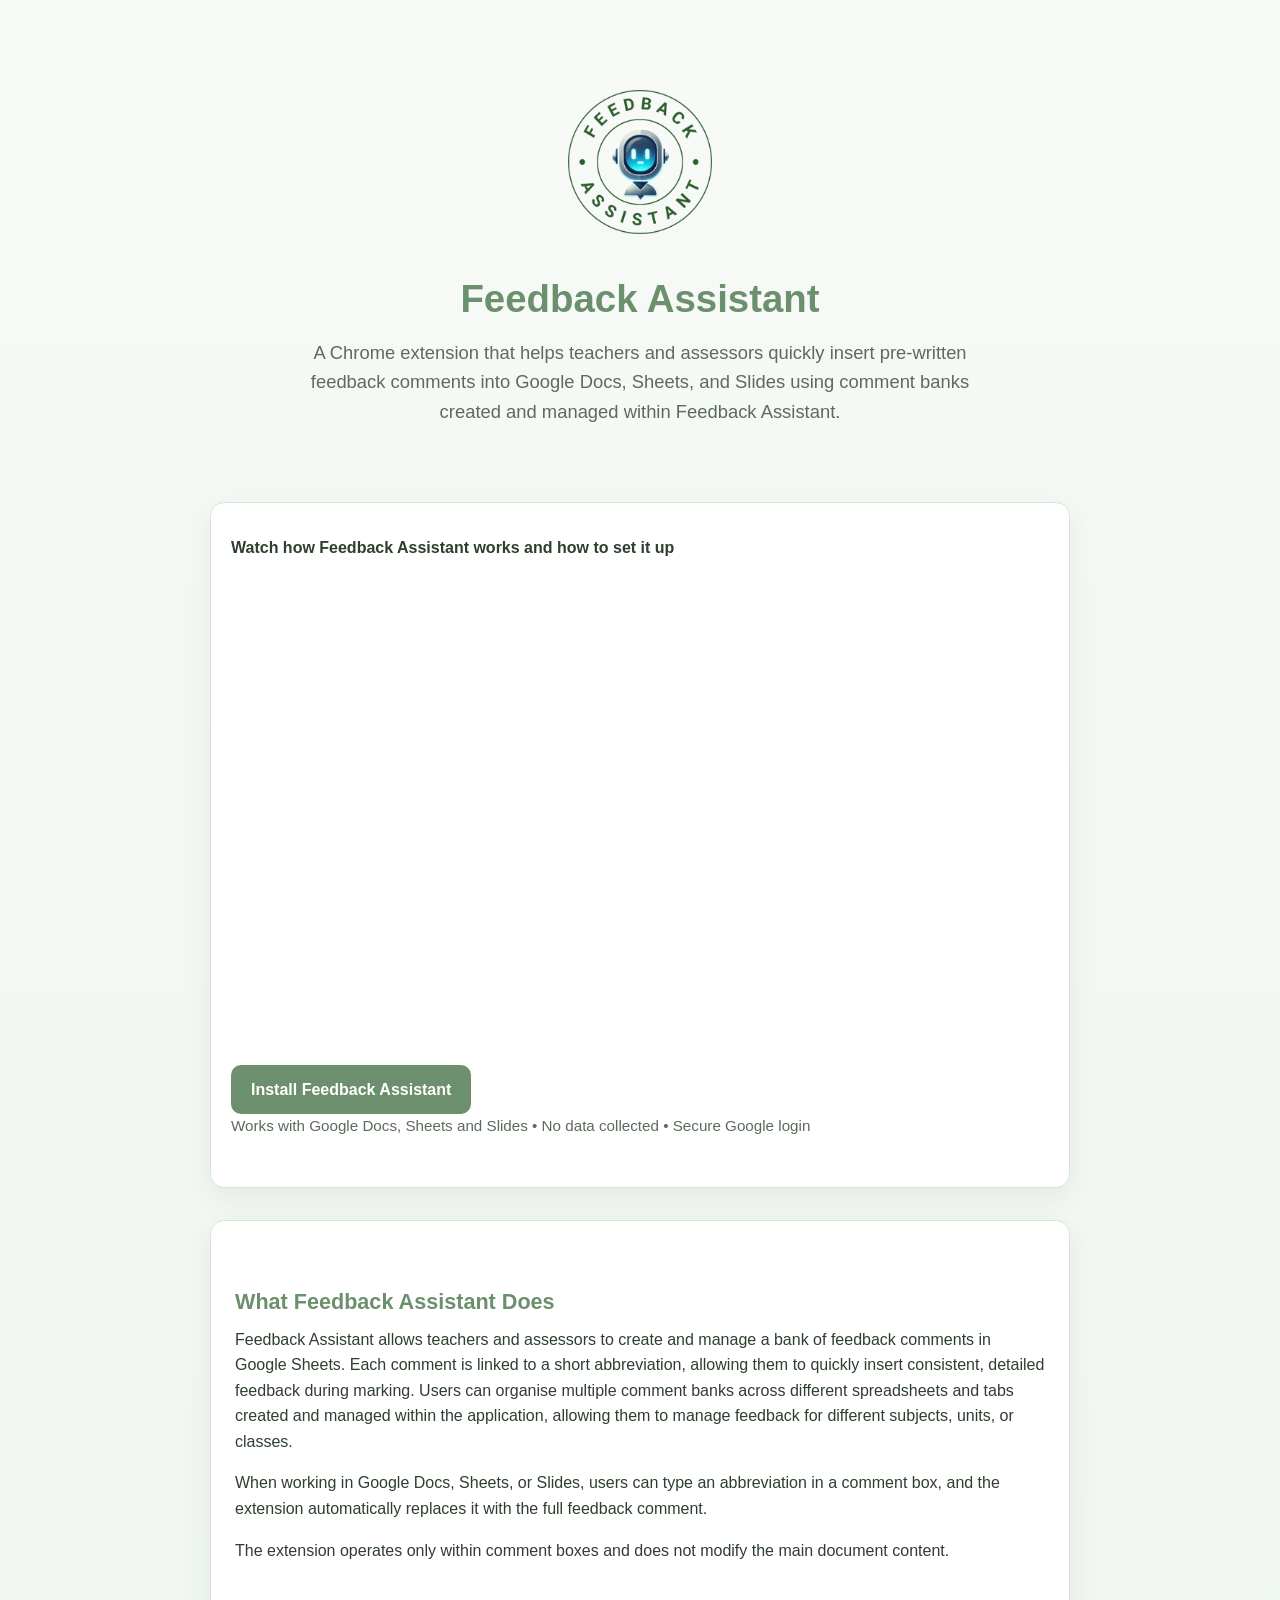
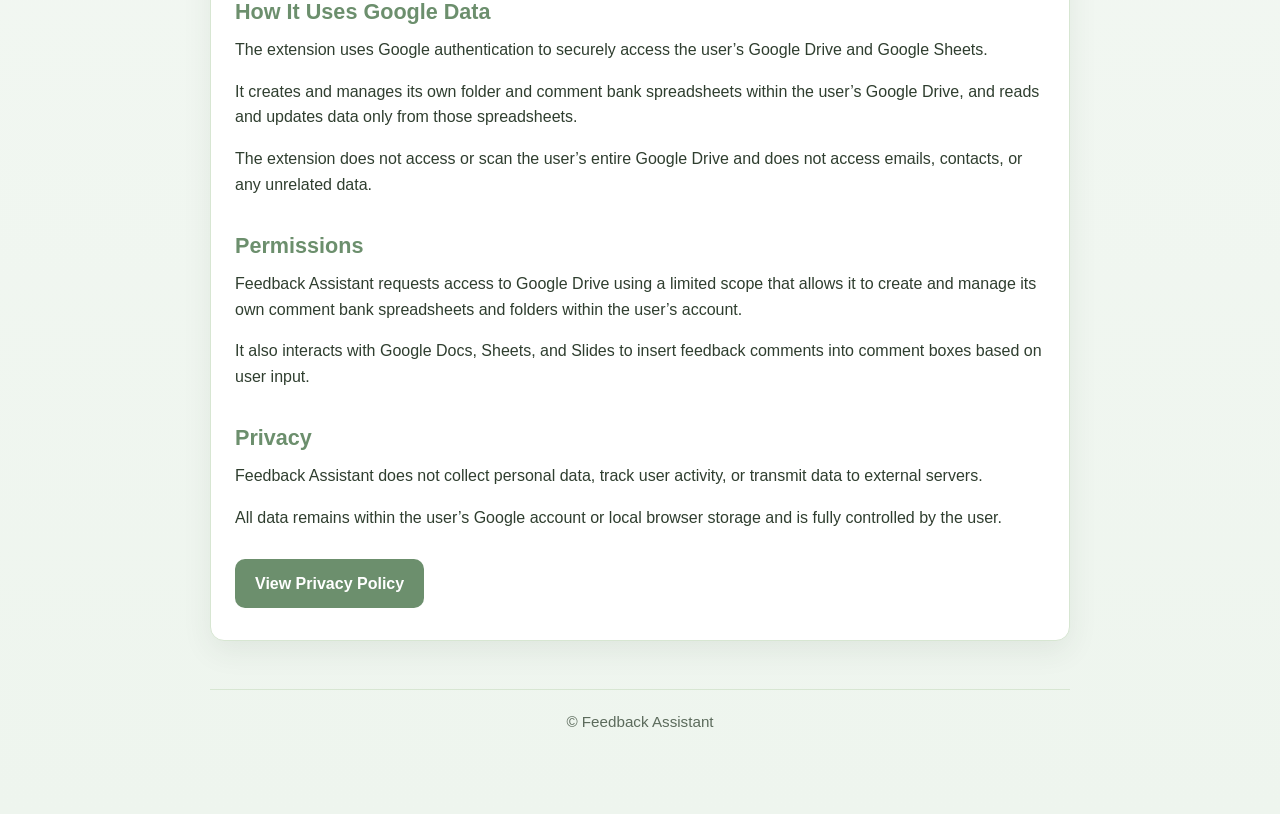
==== index.html @ 88afd7b4 "Update index.html New Video" ====
<!DOCTYPE html>
<html lang="en">
<head>
  <meta charset="UTF-8">
  <title>Feedback Assistant</title>
  <link rel="stylesheet" href="styles.css">
  <link rel="icon" type="image/png" href="assets/icon128.png">
  <meta name="viewport" content="width=device-width, initial-scale=1.0">
</head>
<body>

  <div class="container">

    <!-- HERO -->
    <div class="hero">
      <div class="logo">
        <img src="assets/falogo.png" alt="Feedback Assistant logo">
      </div>
      <h1>Feedback Assistant</h1>

      <p class="lead">
        A Chrome extension that helps teachers and assessors quickly insert pre-written feedback comments into Google Docs, Sheets, and Slides using comment banks created and managed within Feedback Assistant.
      </p>
    </div>

    <!-- VIDEO -->
    <!-- VIDEO -->
    <div class="video-wrap">
      <p><strong>Watch how Feedback Assistant works and how to set it up</strong></p>
    
      <div class="video-container">
        <iframe 
          src="https://youtu.be/CVNb9ETxwsM" 
          title="Feedback Assistant Demo"
          frameborder="0"
          allow="accelerometer; autoplay; clipboard-write; encrypted-media; gyroscope; picture-in-picture"
          allowfullscreen>
        </iframe>
      </div>
    
      <!-- CTA INSIDE the video section -->
      <div class="home-links">
        <a class="button-link" href="https://chromewebstore.google.com/detail/feedback-assistant/ogaeaghmaonfaioelfgbhilcblmncjjh" target="_blank">
          Install Feedback Assistant
        </a>
      </div>
    
      <!-- Optional trust line -->
      <p class="small-text">
        Works with Google Docs, Sheets and Slides • No data collected • Secure Google login
      </p>
    </div>

    <!-- MAIN CONTENT -->
    <div class="card">

      <h2>What Feedback Assistant Does</h2>
      <p>
        Feedback Assistant allows teachers and assessors to create and manage a bank of feedback comments in Google Sheets.
        Each comment is linked to a short abbreviation, allowing them to quickly insert consistent, detailed feedback during marking.
        Users can organise multiple comment banks across different spreadsheets and tabs created and managed within the application,
        allowing them to manage feedback for different subjects, units, or classes.
      </p>

      <p>
        When working in Google Docs, Sheets, or Slides, users can type an abbreviation in a comment box, and the extension
        automatically replaces it with the full feedback comment.
      </p>

      <p>
        The extension operates only within comment boxes and does not modify the main document content.
      </p>

      <h2>How It Uses Google Data</h2>
      <p>
        The extension uses Google authentication to securely access the user’s Google Drive and Google Sheets.
      </p>

      <p>
        It creates and manages its own folder and comment bank spreadsheets within the user’s Google Drive,
        and reads and updates data only from those spreadsheets.
      </p>

      <p>
        The extension does not access or scan the user’s entire Google Drive and does not access emails, contacts, or any unrelated data.
      </p>

      <h2>Permissions</h2>
      <p>
        Feedback Assistant requests access to Google Drive using a limited scope that allows it to create and manage its own
        comment bank spreadsheets and folders within the user’s account.
      </p>

      <p>
        It also interacts with Google Docs, Sheets, and Slides to insert feedback comments into comment boxes based on user input.
      </p>

      <h2>Privacy</h2>
      <p>
        Feedback Assistant does not collect personal data, track user activity, or transmit data to external servers.
      </p>

      <p>
        All data remains within the user’s Google account or local browser storage and is fully controlled by the user.
      </p>

      <div class="home-links">
        <a class="button-link" href="privacy.html">View Privacy Policy</a>
      </div>

    </div>

    <!-- FOOTER -->
    <footer>
      <p class="small-text">
        © Feedback Assistant
      </p>
    </footer>

  </div>

</body>
</html>
---- styles.css ----
:root {
  --green-primary: #6C8F6D;
  --green-secondary: #BFD8B8;
  --green-dark: #2f3e2f;
  --green-soft: #f4f8f4;
  --green-border: #d7e6d2;
  --white: #ffffff;
  --text-muted: #5c6b5c;
  --shadow: 0 10px 30px rgba(47, 62, 47, 0.08);
  --radius: 14px;
  --max-width: 900px;
}

* {
  box-sizing: border-box;
}

html {
  scroll-behavior: smooth;
}

body {
  margin: 0;
  font-family: Arial, sans-serif;
  background: linear-gradient(180deg, #f7faf7 0%, #eef5ee 100%);
  color: var(--green-dark);
  line-height: 1.6;
}

.container {
  width: 100%;
  max-width: var(--max-width);
  margin: 0 auto;
  padding: 48px 20px 64px;
}

/* HEADINGS */

h1,
h2,
h3 {
  margin-top: 0;
  line-height: 1.2;
}

h1 {
  font-size: 2.4rem;
  color: var(--green-primary);
  margin-bottom: 16px;
}

h2 {
  font-size: 1.35rem;
  color: var(--green-primary);
  margin-top: 36px;
  margin-bottom: 12px;
}

h3 {
  font-size: 1.05rem;
  color: var(--green-dark);
  margin-top: 24px;
  margin-bottom: 10px;
}

/* TEXT */

p {
  margin-top: 0;
  margin-bottom: 16px;
}

.lead {
  font-size: 1.15rem;
  color: var(--text-muted);
  max-width: 720px;
  margin: 0 auto 32px;
}

/* CARD */

.card {
  background: var(--white);
  border: 1px solid var(--green-border);
  border-radius: var(--radius);
  box-shadow: var(--shadow);
  padding: 32px 24px;
}

/* HERO */

.hero {
  text-align: center;
  padding: 24px 0 12px;
}

.logo {
  text-align: center;
  margin-bottom: 16px;
}

.logo img {
  width: 25%;
  max-width: 180px;
  height: auto;
}

/* VIDEO SECTION */

.video-wrap {
  background: var(--white);
  border: 1px solid var(--green-border);
  border-radius: var(--radius);
  padding: 32px 20px;
  margin: 32px 0;
  box-shadow: var(--shadow);
}

.video-container {
  position: relative;
  width: 100%;
  aspect-ratio: 16 / 9;
  margin-top: 16px;
}

.video-container iframe {
  width: 100%;
  height: 100%;
  border: 0;
  border-radius: 12px;
  display: block;
}

/* LISTS */

ul,
ol {
  margin: 10px 0 20px 0;
  padding-left: 22px;
}

li {
  margin-bottom: 8px;
}

/* LINKS */

a {
  color: var(--green-primary);
  text-decoration: none;
  font-weight: 600;
}

a:hover,
a:focus {
  text-decoration: underline;
}

strong {
  color: var(--green-dark);
}

/* FOOTER */

footer {
  margin-top: 48px;
  padding-top: 20px;
  border-top: 1px solid var(--green-border);
  text-align: center;
  color: var(--text-muted);
  font-size: 0.95rem;
}

.footer-link {
  display: inline-block;
  margin-top: 8px;
}

/* POLICY PAGE */

.policy-intro {
  margin-bottom: 28px;
}

.policy-meta {
  color: var(--text-muted);
  margin-bottom: 24px;
}

.policy-content {
  text-align: left;
  background: var(--white);
  border: 1px solid var(--green-border);
  border-radius: var(--radius);
  box-shadow: var(--shadow);
  padding: 32px 24px;
}

.policy-content ul {
  max-width: 100%;
}

/* BUTTON */

.home-links {
  margin-top: 28px;
}

.button-link {
  display: inline-block;
  background: var(--green-primary);
  color: var(--white);
  padding: 12px 20px;
  border-radius: 10px;
  font-weight: 700;
  transition: transform 0.15s ease, opacity 0.15s ease;
}

.button-link:hover,
.button-link:focus {
  text-decoration: none;
  opacity: 0.95;
  transform: translateY(-1px);
}

/* SMALL TEXT */

.small-text {
  font-size: 0.95rem;
  color: var(--text-muted);
}

/* RESPONSIVE */

@media (max-width: 768px) {
  .container {
    padding: 36px 16px 48px;
  }

  h1 {
    font-size: 2rem;
  }

  h2 {
    font-size: 1.2rem;
  }

  .lead {
    font-size: 1.05rem;
  }

  .card,
  .policy-content,
  .video-wrap {
    padding: 24px 18px;
  }
}

@media (max-width: 480px) {
  body {
    font-size: 0.98rem;
  }

  h1 {
    font-size: 1.75rem;
  }

  .container {
    padding: 28px 14px 40px;
  }

  .button-link {
    width: 100%;
    text-align: center;
  }
}
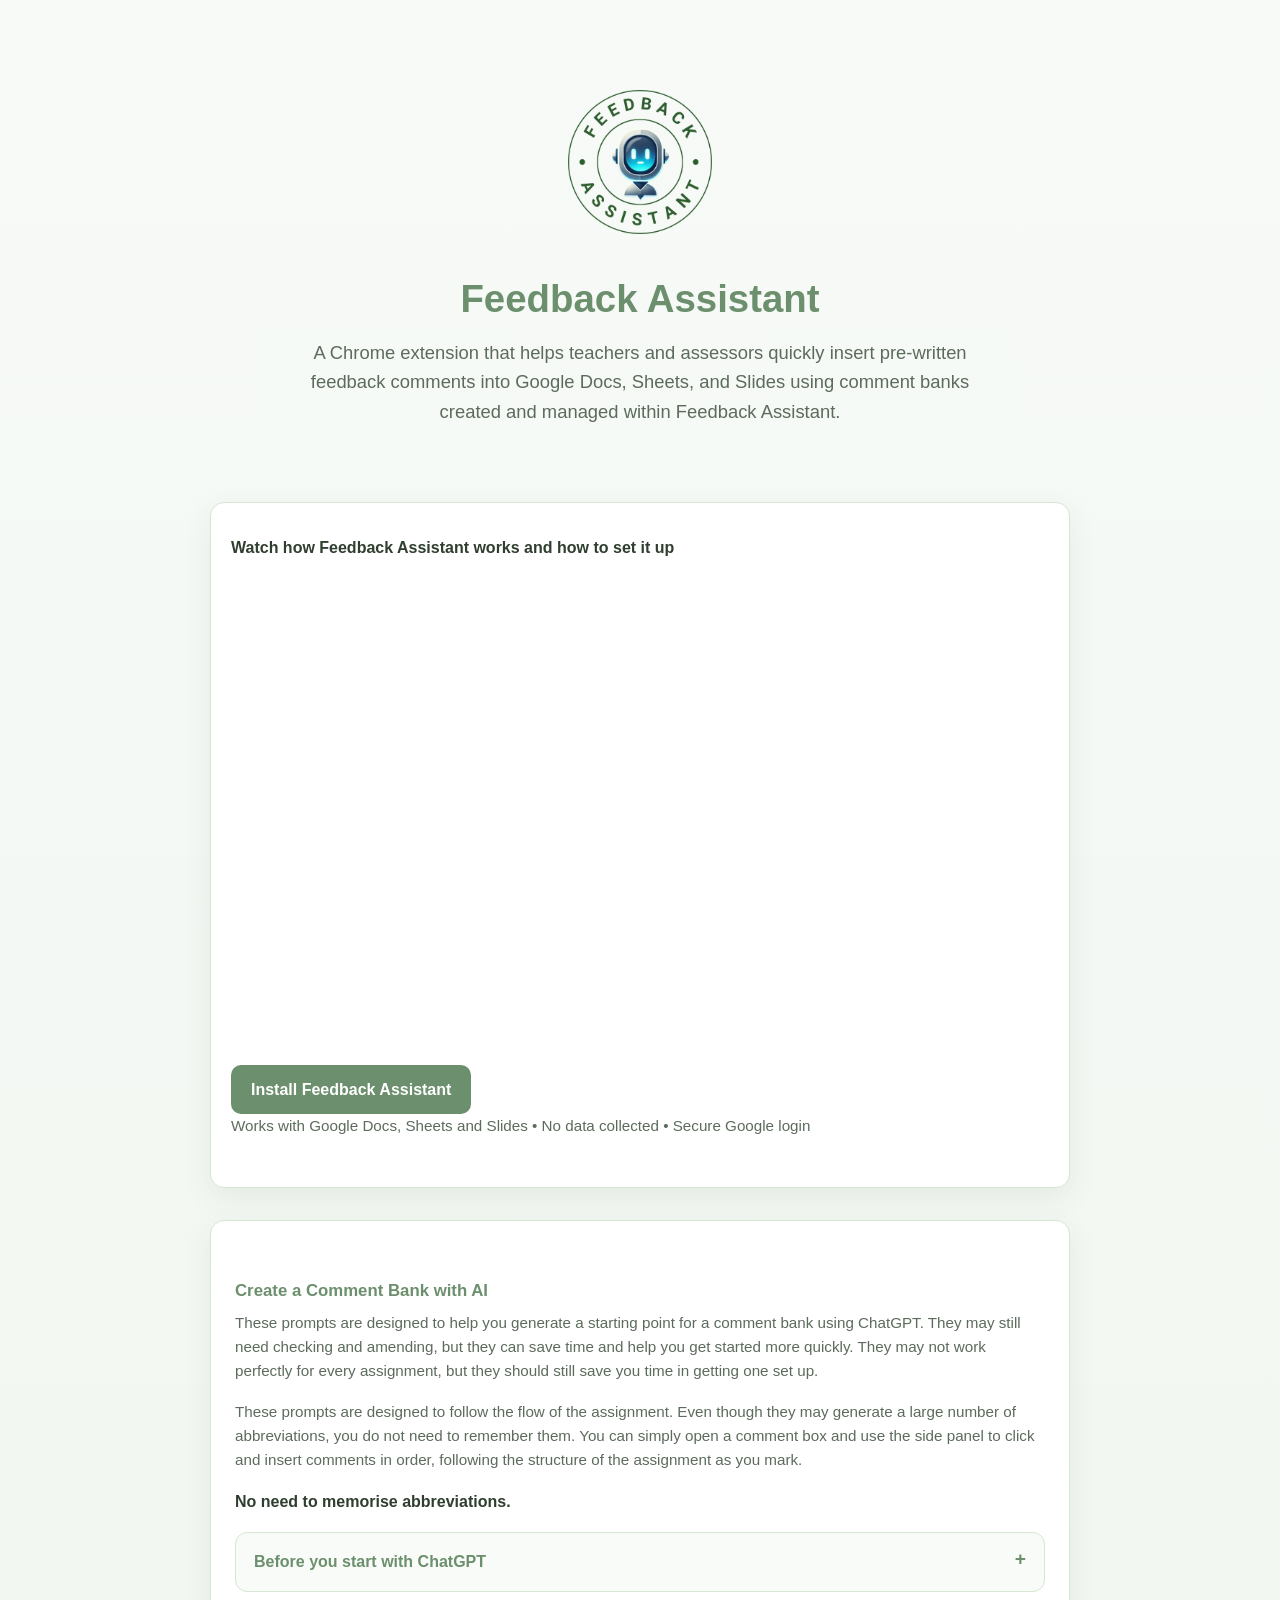
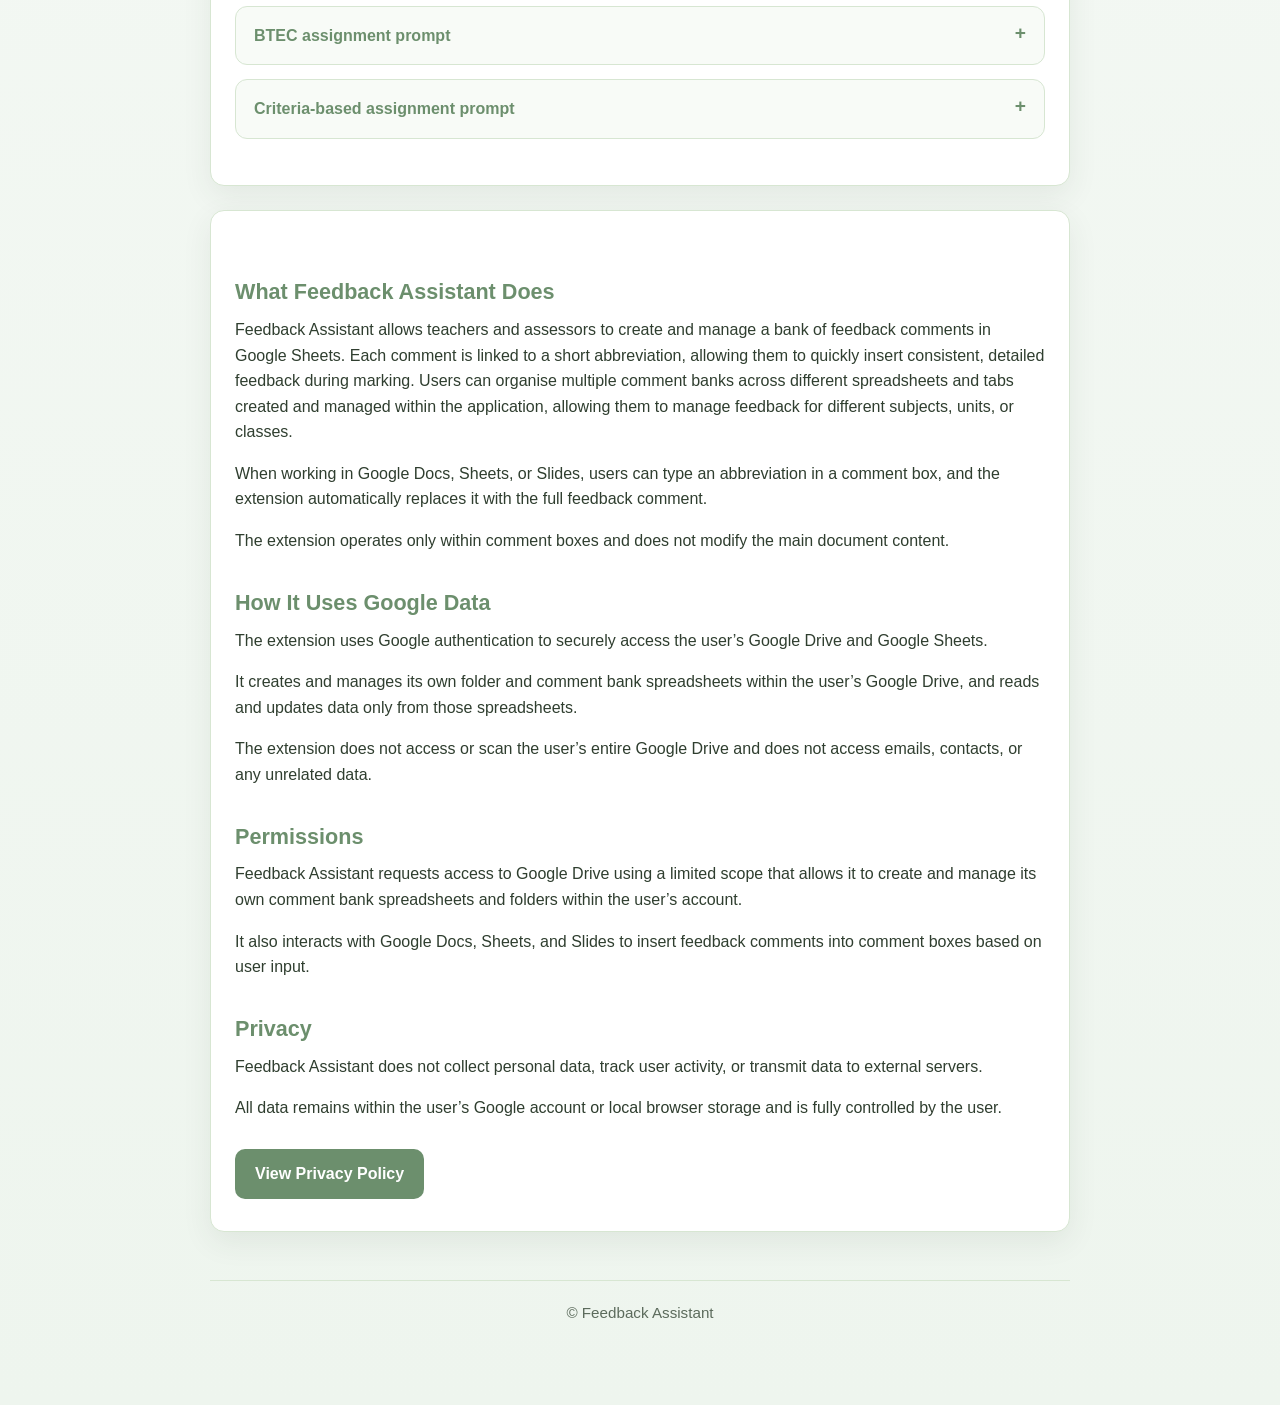
==== commit 87280c54: "Added AI Prompts and copy buttons" ====
--- a/index.html
+++ b/index.html
@@ -30,7 +30,7 @@
     
       <div class="video-container">
         <iframe 
-          src="https://youtu.be/CVNb9ETxwsM" 
+          src="https://www.youtube.com/embed/3qmYjG7RK_8" 
           title="Feedback Assistant Demo"
           frameborder="0"
           allow="accelerometer; autoplay; clipboard-write; encrypted-media; gyroscope; picture-in-picture"
@@ -50,7 +50,391 @@
         Works with Google Docs, Sheets and Slides • No data collected • Secure Google login
       </p>
     </div>
-
+    
+    <div class="card">
+      <div class="prompt-library-intro">
+        <h3>Create a Comment Bank with AI</h3>
+        <p class="small-text">
+          These prompts are designed to help you generate a starting point for a comment bank using ChatGPT.
+          They may still need checking and amending, but they can save time and help you get started more quickly.
+          They may not work perfectly for every assignment, but they should still save you time in getting one set up.
+        </p>
+        <p class="small-text">
+          These prompts are designed to follow the flow of the assignment. Even though they may generate a large number of abbreviations, you do not need to remember them. You can simply open a comment box and use the side panel to click and insert comments in order, following the structure of the assignment as you mark.
+        </p>
+        <p><strong>No need to memorise abbreviations.</strong></p>
+      </div>
+
+      <div class="prompt-library">
+
+        <details class="prompt-item">
+          <summary>Before you start with ChatGPT</summary>
+          <div class="prompt-content">
+            <p>
+              To use these prompts properly, you will need a ChatGPT account so that you can attach an assignment brief. 
+            </p>
+            <p class="prompt-note">
+              You can do this with a free ChatGPT account.
+            </p>
+
+            <p><strong>Why this matters</strong></p>
+            <p>
+              These prompts work best when ChatGPT can analyse the actual assignment brief. If you are not signed in,
+              you may not be able to attach files, which means the prompt will be less accurate.
+            </p>
+
+            <p><strong>How to get started</strong></p>
+            <ol>
+              <li>Create or sign in to a ChatGPT account.</li>
+              <li>Open a new chat.</li>
+              <li>Attach the assignment brief.</li>
+              <li>Copy and paste one of the prompts below.</li>
+              <li>In the Feedback Assistant side panel, create a new comment bank or open an existing one.</li>
+              <li>It is important to note that the comment bank sheet must be created within the extension. The extension can not read sheets that are created outside of the extension.</li>
+              <li>Paste the generated abbreviations and comments into the spreadsheet created by the extension, or into a new tab within an existing comment bank.</li>
+              <li>Return to the side panel and sync the sheet.</li>
+              <ki>If creating a new tab, you may need to close the extension and reload it.</ki>
+            </ol>
+
+            <p class="small-text">
+              These prompts are intended to give you a strong starting point. You may still want to edit the wording,
+              remove comments you do not need, or add comments specific to your own marking style. 
+              They are generic prompts, so once you recieve your ouput from ChatGPT you can ask ChatGPT to make any changes you feel are necessary. 
+            </p>
+          </div>
+        </details>
+
+        <details class="prompt-item">
+          <summary>BTEC assignment prompt</summary>
+          <div class="prompt-content">
+            <p class="small-text">
+              Best for BTEC-style assignment briefs where tasks contain multiple requirements and Pass, Merit and Distinction are applied across tasks.
+            </p>
+
+            <p><strong>What it does</strong></p>
+            <p>
+              This prompt analyses the structure of the brief, splits tasks by command words, identifies marking points,
+              and generates a structured comment bank linked to criteria.
+            </p>
+
+            <p><strong>Prompt</strong></p>
+            <button class="copy-btn" onclick="copyPrompt(this)">Copy Prompt</button>
+            <textarea class="prompt-box" readonly>I am a teacher creating a comment bank for fast marking using a Chrome extension.
+
+      I will attach a BTEC assignment brief.
+
+      Your job is to ANALYSE the assignment and GENERATE a complete marking comment bank as a downloadable .xlsx file.
+
+      This prompt is designed for BTEC-style assignments where:
+      - Tasks contain multiple requirements
+      - Criteria (Pass, Merit, Distinction) are applied across tasks
+      - One task may contain multiple criteria
+
+      ----------------------------------------
+
+      STEP 1: IDENTIFY CRITERIA
+
+      Extract all criteria (e.g. P1, P2, M1, D1).
+
+      Understand what each level represents:
+      - Pass → explain / describe / show understanding  
+      - Merit → apply / assess / compare  
+      - Distinction → evaluate / justify / analyse  
+
+      ----------------------------------------
+
+      STEP 2: REBUILD TASK STRUCTURE (CRITICAL)
+
+      Work through the assignment in order.
+
+      For each task:
+
+      - Identify all command words used (e.g. explain, describe, assess, compare, justify, evaluate)
+
+      - Each command word represents a separate marking requirement
+
+      You must:
+
+      - split each task into separate “command blocks”
+      - treat each command block as its own marking section
+
+      ----------------------------------------
+
+      STEP 3: MAP COMMAND BLOCKS → CRITERIA
+
+      For each command block:
+
+      - determine which criteria it links to (P, M, D)
+      - ensure:
+        - simpler command words link to Pass  
+        - more complex command words link to Merit/Distinction  
+
+      IMPORTANT:
+      - do NOT merge multiple command blocks together  
+      - each block must map clearly to criteria  
+
+      ----------------------------------------
+
+      STEP 4: IDENTIFY MARKING POINTS
+
+      Within each command block:
+
+      - identify the specific points the student is expected to include
+
+      These should be:
+
+      - individual ideas or concepts  
+      - specific enough to be marked independently  
+      - something a student could include or miss  
+
+      IMPORTANT:
+      - break content into multiple marking points  
+      - do NOT keep them as one broad idea  
+
+      ----------------------------------------
+
+      STEP 5: GENERATE COMMENTS (MARKING STYLE)
+
+      Work through the assignment in order:
+
+      For EACH marking point:
+
+      Generate:
+
+      - a pass-level comment  
+      - a merit-level comment  
+      - a distinction-level comment  
+
+      Each comment must:
+
+      - refer to a specific marking point  
+      - reflect the command word (e.g. explain, compare, evaluate)  
+      - reflect the level of response  
+      - feel like a real marking comment  
+
+      ----------------------------------------
+
+      COMMENT STYLE (CRITICAL)
+
+      Use this structure:
+
+      Achieved:
+      ✓ [criteria] [clear judgement] of [specific point]
+
+      Not achieved:
+      [criteria] You have not covered [specific point]
+
+      Examples of tone:
+      - ✓ P1 Good explanation of [point]  
+      - ✓ M1 Clear comparison of [point]  
+      - ✓ D1 Detailed evaluation of [point]  
+      - P1 You have not covered [point]  
+
+      IMPORTANT:
+      - do NOT write generic comments  
+      - each comment must refer to ONE idea  
+
+      ----------------------------------------
+
+      ABBREVIATION RULES (SIMPLIFIED)
+
+      Column A must contain:
+
+      [criteria][element]
+
+      Examples:
+      p1a
+      p1b
+      m1a
+      d1a
+
+      RULES:
+      - no spaces  
+      - lowercase only  
+      - element codes should follow the order of marking points  
+      - keep abbreviations simple and easy to type  
+
+      ----------------------------------------
+
+      ORDERING RULE
+
+      The comment bank must:
+
+      - follow the task order exactly  
+      - follow command block order within tasks  
+      - follow marking point order within blocks  
+      - within each point:
+        pass → merit → distinction  
+
+      ----------------------------------------
+
+      OUTPUT FORMAT
+
+      DO NOT display the full comment bank in the chat.
+
+      Instead:
+
+      1. Generate a downloadable Excel file (.xlsx) with:
+        - Column A: Abbreviation  
+        - Column B: Comment  
+        - Sheet name: "Comment Bank"  
+
+      2. Provide a short explanation of how the abbreviations work  
+
+      ----------------------------------------
+
+      FINAL CHECK
+
+      Ensure:
+
+      - tasks are correctly split by command words  
+      - criteria are correctly mapped  
+      - marking points are specific and detailed  
+      - comments reflect real marking  
+      - no generic feedback  
+      - structure is logical for marking  
+      - Excel file is ready for use  
+
+      ----------------------------------------
+
+      Now generate the comment bank based on the assignment brief.</textarea>
+          </div>
+        </details>
+
+        <details class="prompt-item">
+          <summary>Criteria-based assignment prompt</summary>
+          <div class="prompt-content">
+            <p class="small-text">
+              Best for criteria-based assignments, often NCFE style, where each criterion is assessed more directly and individually.
+            </p>
+
+            <p><strong>What it does</strong></p>
+            <p>
+              This prompt treats each criterion separately, breaks tasks into evidence elements where needed,
+              and generates concise, spreadsheet-ready comments for pass, merit, distinction and not achieved.
+            </p>
+
+            <p><strong>Prompt</strong></p>
+            <button class="copy-btn" onclick="copyPrompt(this)">Copy Prompt</button>
+            <textarea class="prompt-box" readonly>Assignment brief prompt:
+
+      I am a college teacher in England creating a comment bank for fast marking using a Chrome extension.
+
+      I have attached an assignment brief that includes assessment criteria and tasks. Tasks may contain multiple required elements (e.g. structures, stages, components, comparisons, processes, case study sections).
+
+      Your job is to generate a marking comment bank in Excel (.xlsx format) that I can upload into Google Sheets and use with abbreviation shortcuts while marking.
+
+      IMPORTANT CONTEXT (critical for accuracy)
+      This sheet will be used in a live marking environment where I type abbreviations (e.g. 1.2d) that expand into full comments in a Google Docs comment box.
+
+      The sheet must therefore:
+      - Be fast to scan
+      - Use short, consistent abbreviations
+      - Provide precise, element-specific feedback
+      - Avoid long or generic comments
+
+      ----------------------------------------
+
+      ABBREVIATION RULES (MANDATORY)
+
+      Column A must contain abbreviations in this exact format:
+
+      [criteria].[grade]
+
+      Examples:
+      1.1p
+      1.1m
+      1.1d
+      1.1n
+
+      Rules:
+      - No spaces
+      - Lowercase grade letters only (p, m, d, n)
+      - "n" = Not Achieved
+      - One row per grade per evidence element
+
+      ----------------------------------------
+
+      CRITICAL INTERPRETATION RULES
+
+      Grades are awarded at criteria level, but evidence is produced at task and sub-task level.
+
+      If a task includes multiple elements (e.g. multiple structures, stages, comparisons, or components):
+      - Treat each element as a separate feedback opportunity
+      - Generate separate comments for each element where meaningful
+
+      DO NOT:
+      - Combine multiple elements into one generic comment
+      - Treat elements as separate grades
+
+      ----------------------------------------
+
+      SHEET STRUCTURE
+
+      Column A: Abbreviation (e.g. 1.2d)
+      Column B: Comment only
+
+      ----------------------------------------
+
+      COMMENT FORMAT RULES
+
+      All comments must:
+
+      - Be 1–2 sentences maximum
+      - Be written for a Google Docs comment box
+      - Be student-friendly and conversational
+      - Be specific to the exact evidence element
+
+      Achieved comments (p, m, d):
+      - MUST begin with: ✓ 1.X –
+      - MUST start with a natural positive phrase:
+        (e.g. Well done, Good work, Strong work, Excellent work)
+
+      Not Achieved (n):
+      - MUST NOT include a tick
+      - MUST start with: 1.X –
+      - MUST be neutral and clearly state what is missing
+      - MUST NOT give step-by-step instructions
+
+      ----------------------------------------
+
+      GRADING EXPECTATIONS
+
+      Pass:
+      - Basic correct description or identification
+
+      Merit:
+      - Clear explanation, accurate links, some depth
+
+      Distinction:
+      - Detailed explanation, clear links, analysis, synthesis or justification
+
+      ----------------------------------------
+
+      OUTPUT REQUIREMENTS
+
+      - Generate a complete Excel file (.xlsx)
+      - Ensure it is ready to upload directly into Google Drive
+      - Ensure all abbreviations are consistent and usable for typing
+      - Ensure comments are concise and realistic for marking use
+
+      ----------------------------------------
+
+      FINAL CHECK BEFORE OUTPUT
+
+      - Abbreviations are clean (e.g. 2.3m, not "2.3 M – ...")
+      - Comments are short and not repetitive
+      - Each row represents a meaningful marking decision
+      - Language is natural and suitable for students
+
+      ----------------------------------------
+
+      Now generate the comment bank based on the assignment brief provided.</textarea>
+          </div>
+        </details>
+
+      </div>
+    </div>  
     <!-- MAIN CONTENT -->
     <div class="card">
 
@@ -118,6 +502,22 @@
     </footer>
 
   </div>
-
+<script>
+function copyPrompt(button) {
+  const textarea = button.nextElementSibling;
+
+  textarea.select();
+  textarea.setSelectionRange(0, 99999); // mobile support
+
+  navigator.clipboard.writeText(textarea.value).then(() => {
+    const originalText = button.innerText;
+    button.innerText = "Copied!";
+    
+    setTimeout(() => {
+      button.innerText = originalText;
+    }, 2000);
+  });
+}
+</script>
 </body>
 </html>
--- a/styles.css
+++ b/styles.css
@@ -85,6 +85,33 @@
   border-radius: var(--radius);
   box-shadow: var(--shadow);
   padding: 32px 24px;
+  margin-bottom: 24px;
+}
+.prompt-note {
+  background: #f0f6f0;
+  border-left: 4px solid var(--green-primary);
+  padding: 10px 14px;
+  border-radius: 6px;
+  font-weight: 600;
+  margin: 12px 0 18px;
+}
+.copy-btn {
+  display: inline-block;
+  margin: 8px 0 10px;
+  background: var(--green-primary);
+  color: var(--white);
+  border: none;
+  padding: 8px 14px;
+  border-radius: 8px;
+  font-weight: 600;
+  cursor: pointer;
+  font-size: 0.9rem;
+  transition: all 0.15s ease;
+}
+
+.copy-btn:hover {
+  opacity: 0.9;
+  transform: translateY(-1px);
 }
 
 /* HERO */
@@ -158,6 +185,71 @@
 
 strong {
   color: var(--green-dark);
+}
+.prompt-library-intro {
+  margin-top: 28px;
+  text-align: left;
+}
+
+.prompt-library-intro h3 {
+  color: var(--green-primary);
+  margin-bottom: 10px;
+}
+
+.prompt-library {
+  margin-top: 18px;
+  text-align: left;
+}
+
+.prompt-item {
+  background: #f8fbf7;
+  border: 1px solid var(--green-border);
+  border-radius: 12px;
+  margin-bottom: 14px;
+  overflow: hidden;
+}
+
+.prompt-item summary {
+  cursor: pointer;
+  padding: 16px 18px;
+  font-weight: 700;
+  color: var(--green-primary);
+  list-style: none;
+}
+
+.prompt-item summary::-webkit-details-marker {
+  display: none;
+}
+
+.prompt-item summary::after {
+  content: "+";
+  float: right;
+  font-size: 1.2rem;
+  line-height: 1;
+}
+
+.prompt-item[open] summary::after {
+  content: "–";
+}
+
+.prompt-content {
+  padding: 0 18px 18px;
+  border-top: 1px solid var(--green-border);
+}
+
+.prompt-box {
+  width: 100%;
+  min-height: 320px;
+  margin-top: 10px;
+  padding: 14px;
+  border: 1px solid var(--green-border);
+  border-radius: 10px;
+  background: #ffffff;
+  color: var(--green-dark);
+  font-family: Arial, sans-serif;
+  font-size: 0.95rem;
+  line-height: 1.5;
+  resize: vertical;
 }
 
 /* FOOTER */
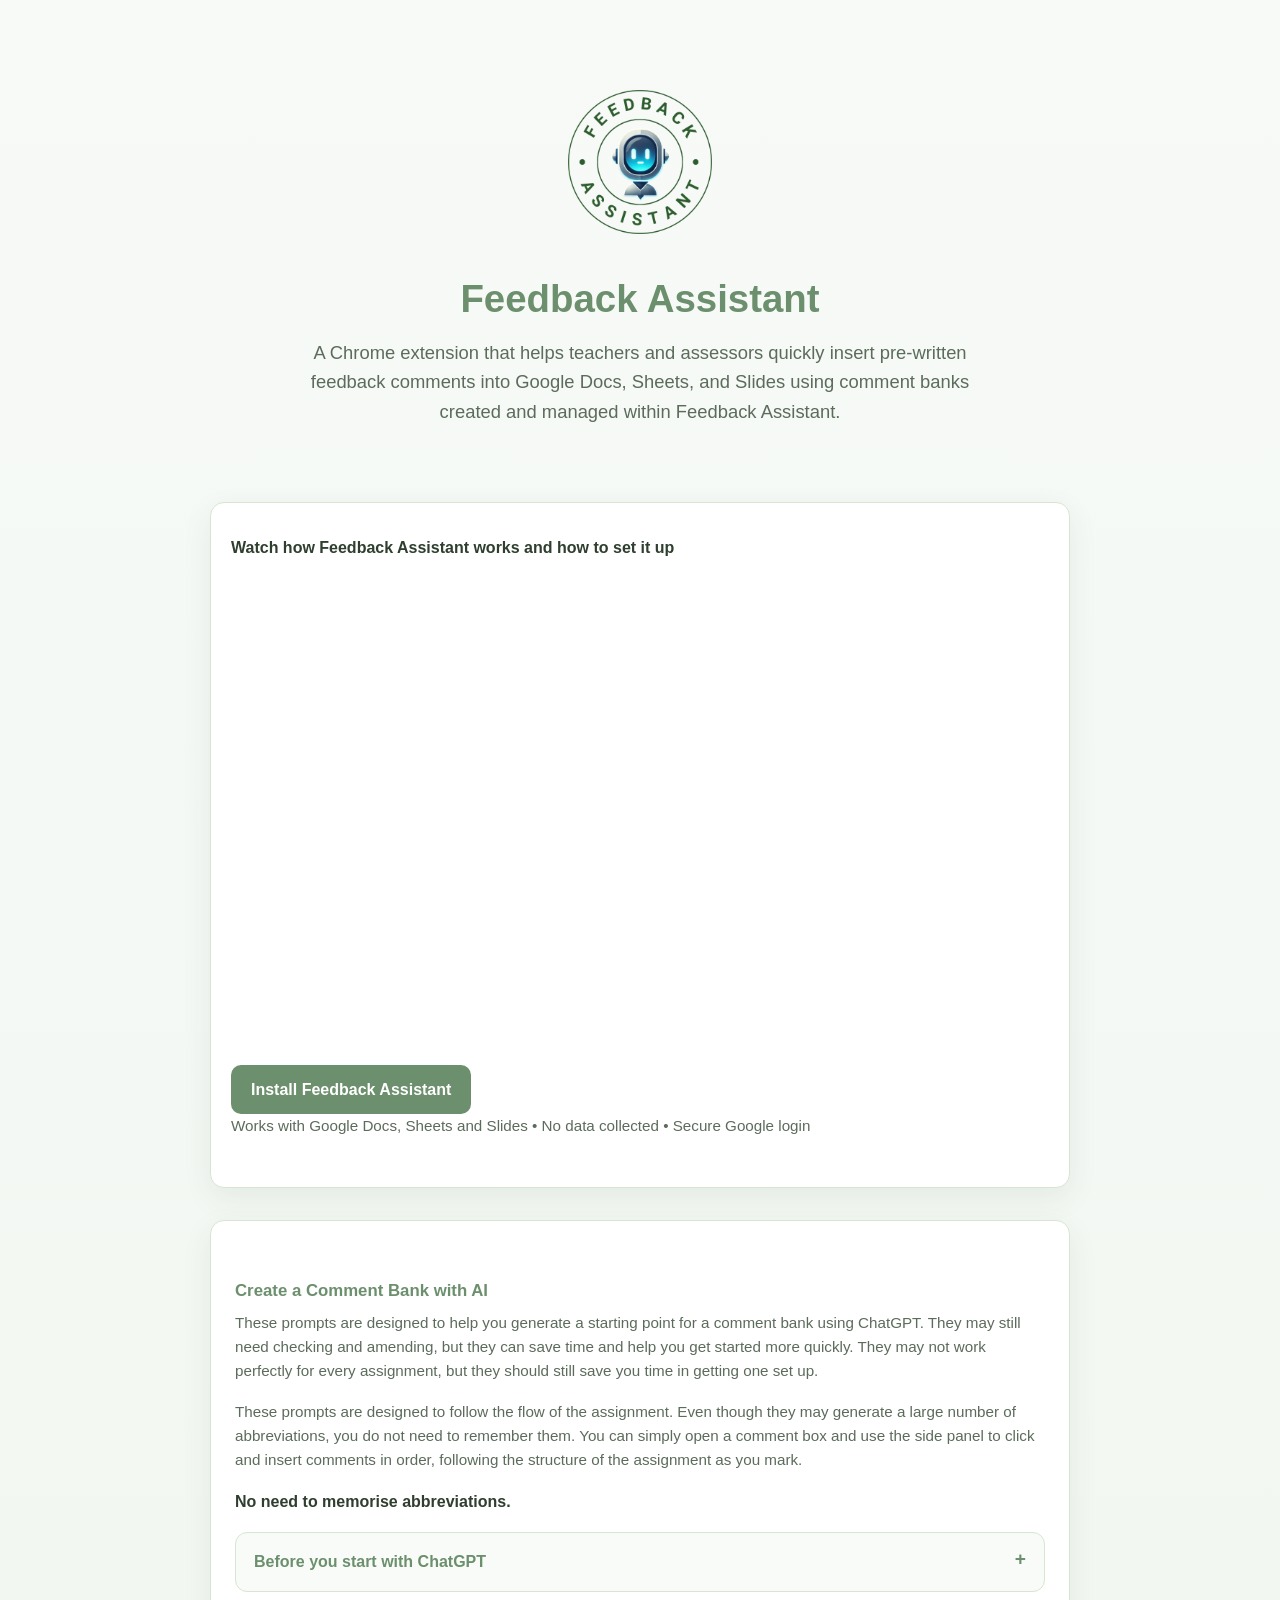
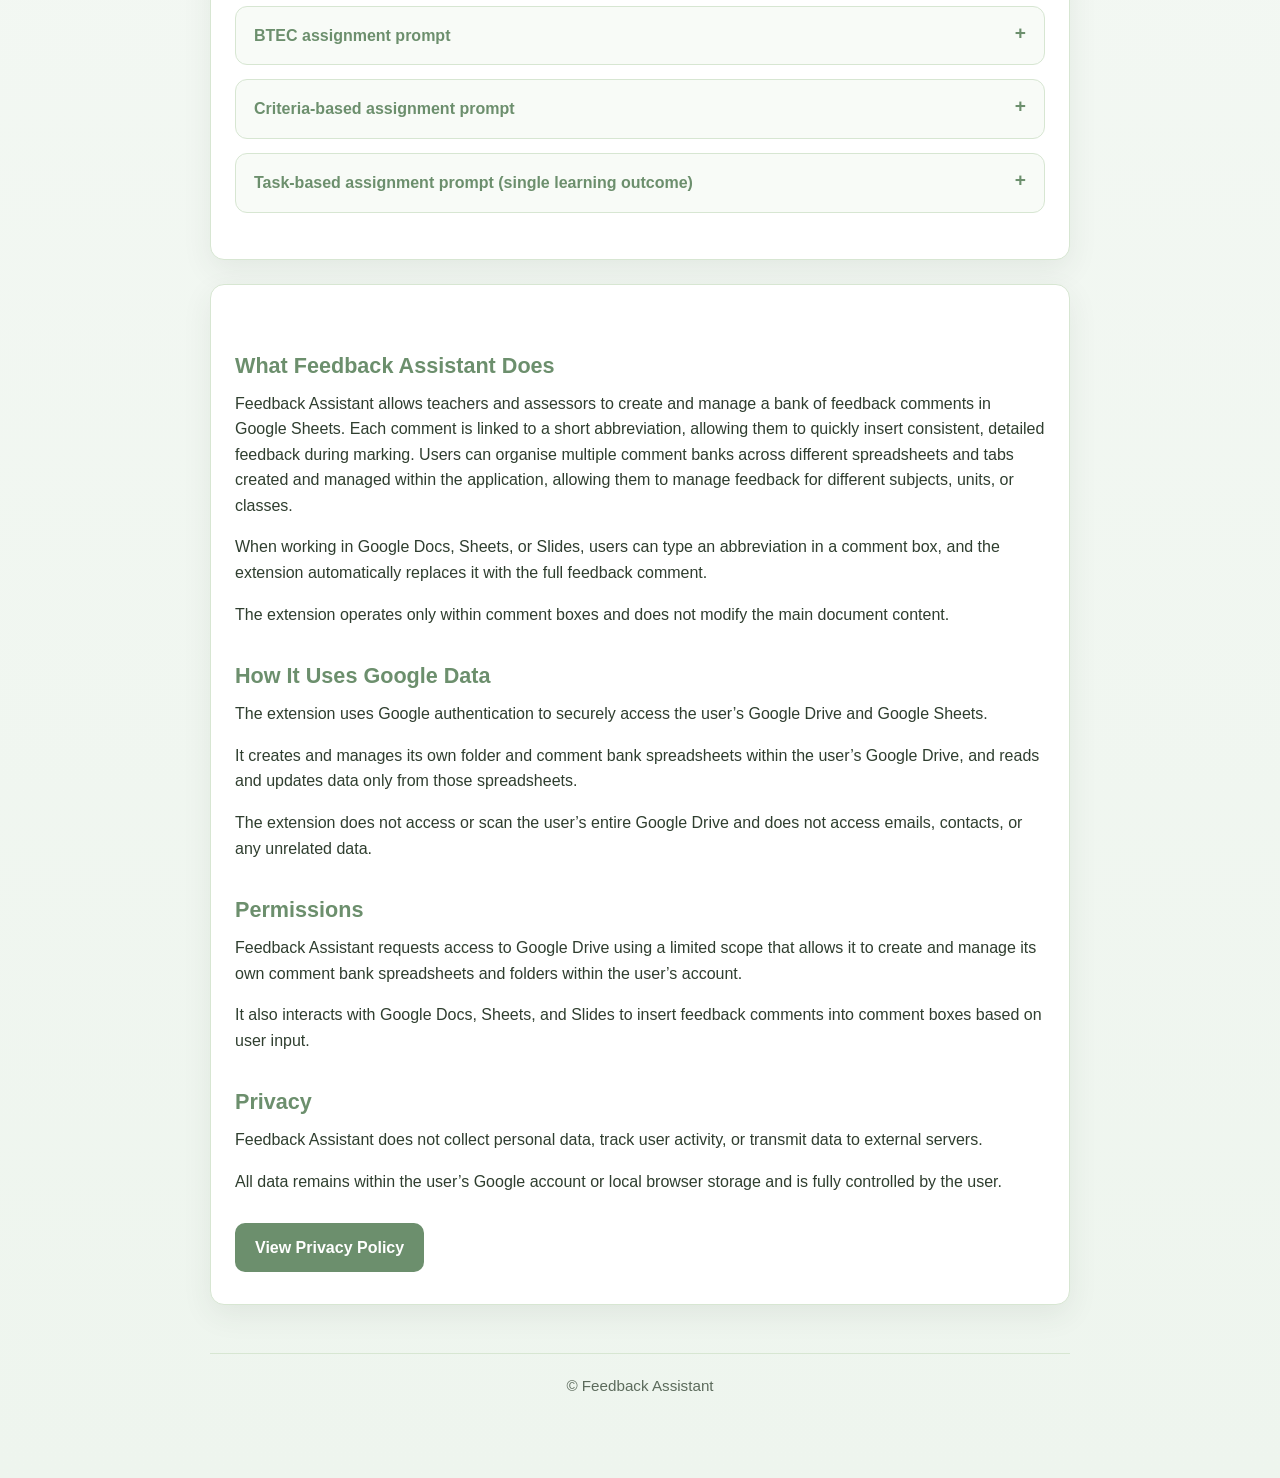
==== commit 7efcbd6a: "NCFE L3 Prompt" ====
--- a/index.html
+++ b/index.html
@@ -305,7 +305,7 @@
           <summary>Criteria-based assignment prompt</summary>
           <div class="prompt-content">
             <p class="small-text">
-              Best for criteria-based assignments, often NCFE style, where each criterion is assessed more directly and individually.
+              Best for criteria-based assignments, where each criterion is assessed more directly and individually. For example, where criteria point 1.1, 1.2, 1.3 has pass, merit and/ or distinction available.
             </p>
 
             <p><strong>What it does</strong></p>
@@ -433,6 +433,196 @@
           </div>
         </details>
 
+        <details class="prompt-item">
+          <summary>Task-based assignment prompt (single learning outcome)</summary>
+          <div class="prompt-content">
+            <p class="small-text">
+              Best for assignments with a single learning outcome or broad grading criteria, where the task is broken down into multiple sections or required content. 
+              For example, NCFE level 3 assignments or BTEC tasks where Pass, Merit and Distinction are applied across the whole task rather than separate criteria points. 
+            </p>
+
+            <p><strong>What it does</strong></p>
+            <p>
+              This prompt follows the structure of the assignment task, breaks it into specific marking points,
+              and generates clear Pass, Merit and Distinction comments for each part. Comments are written using the wording
+              of the task so they can be pasted directly into student feedback without editing.
+            </p>
+
+            <p><strong>Prompt</strong></p>
+            <button class="copy-btn" onclick="copyPrompt(this)">Copy Prompt</button>
+            <textarea class="prompt-box" readonly>Assignment brief prompt:
+
+        I am a teacher creating a comment bank for fast marking using a Chrome extension.
+
+        I have attached an assignment brief.
+
+        Your job is to ANALYSE the assignment and GENERATE a complete marking comment bank as a downloadable Excel (.xlsx) file.
+
+        IMPORTANT CONTEXT (critical for accuracy)
+        This sheet will be used in a live marking environment where I type abbreviations (e.g. pa, mb, dc) that expand into full comments in a comment box.
+
+        The sheet must therefore:
+        - Be fast to scan
+        - Use short, simple abbreviations
+        - Follow the structure of the task
+        - Provide specific, ready-to-use feedback
+        - Avoid generic or placeholder comments
+
+        ----------------------------------------
+
+        STEP 1: IDENTIFY GRADING DESCRIPTORS
+
+        Extract the Pass, Merit and Distinction descriptors.
+
+        Understand what each level represents:
+        - Pass → basic description or coverage of content
+        - Merit → clear explanation using appropriate or specialist language
+        - Distinction → accurate, detailed or well-applied use of knowledge
+
+        ----------------------------------------
+
+        STEP 2: REBUILD TASK STRUCTURE (CRITICAL)
+
+        Work through the assignment in the order it is written.
+
+        - Identify all sections, sub-sections and listed requirements
+        - Treat each bullet point, heading or required content area as a separate section
+
+        IMPORTANT:
+        - The task structure defines the marking structure
+        - Do NOT rely on learning outcome references to structure comments
+
+        ----------------------------------------
+
+        STEP 3: IDENTIFY MARKING POINTS
+
+        Within each section:
+
+        - Identify the specific points the student is expected to include
+
+        These should be:
+        - individual ideas or concepts
+        - specific enough to be marked independently
+        - something a student could include or miss
+
+        IMPORTANT:
+        - Break sections into multiple marking points where needed
+        - Do NOT treat large sections as a single block
+
+        ----------------------------------------
+
+        STEP 4: GENERATE COMMENTS (TASK-LED MARKING)
+
+        For EACH marking point:
+
+        Generate:
+        - a Pass-level comment
+        - a Merit-level comment
+        - a Distinction-level comment
+
+        Each comment must:
+        - refer to a specific marking point
+        - reflect the level of response
+        - relate clearly to the wording of the task
+        - feel like a real marking comment
+
+        ----------------------------------------
+
+        TASK LANGUAGE RULE (CRITICAL)
+
+        All comments must use the wording from the assignment brief.
+
+        You must:
+        - refer directly to what the student was asked to include
+        - use the same terminology as the task
+
+        DO NOT:
+        - introduce your own examples
+        - use phrases like "e.g." or "for example"
+        - replace task wording with generic phrases
+
+        Comments must be ready to use without editing.
+
+        ----------------------------------------
+
+        COMMENT FORMAT RULES
+
+        All comments must:
+
+        - Be 1–2 sentences maximum
+        - Be written for a comment box
+        - Be student-friendly and clear
+        - Focus on ONE marking point only
+
+        Structure:
+
+        Pass:
+        ✓ P Good description of [task requirement]
+
+        Merit:
+        ✓ M Clear explanation of [task requirement]
+
+        Distinction:
+        ✓ D Accurate and detailed application of [task requirement]
+
+        Not achieved:
+        P You have not covered [task requirement]
+
+        ----------------------------------------
+
+        ABBREVIATION RULES (MANDATORY)
+
+        Column A must contain abbreviations in this format:
+
+        [level][element]
+
+        Examples:
+        pa
+        ma
+        da
+        pb
+        mb
+        db
+
+        Rules:
+        - No spaces
+        - Lowercase only
+        - P = Pass, M = Merit, D = Distinction
+        - Element letters follow the order of the task
+        - Keep abbreviations short and easy to type
+
+        ----------------------------------------
+
+        SHEET STRUCTURE
+
+        Column A: Abbreviation (e.g. pa, mb)
+        Column B: Comment only
+
+        ----------------------------------------
+
+        OUTPUT REQUIREMENTS
+
+        - Generate a complete Excel file (.xlsx)
+        - Ensure it is ready to upload directly into Google Drive
+        - Ensure abbreviations are consistent and usable
+        - Ensure comments follow the structure of the task
+
+        ----------------------------------------
+
+        FINAL CHECK BEFORE OUTPUT
+
+        - Comments follow the exact task order
+        - Each marking point has P, M and D comments
+        - No generic or placeholder wording
+        - Comments reflect what the student was asked to include
+        - Abbreviations are clean and consistent
+        - Language is natural and ready for student feedback
+
+        ----------------------------------------
+
+        Now generate the comment bank based on the assignment brief provided.</textarea>
+          </div>
+        </details>
       </div>
     </div>  
     <!-- MAIN CONTENT -->
